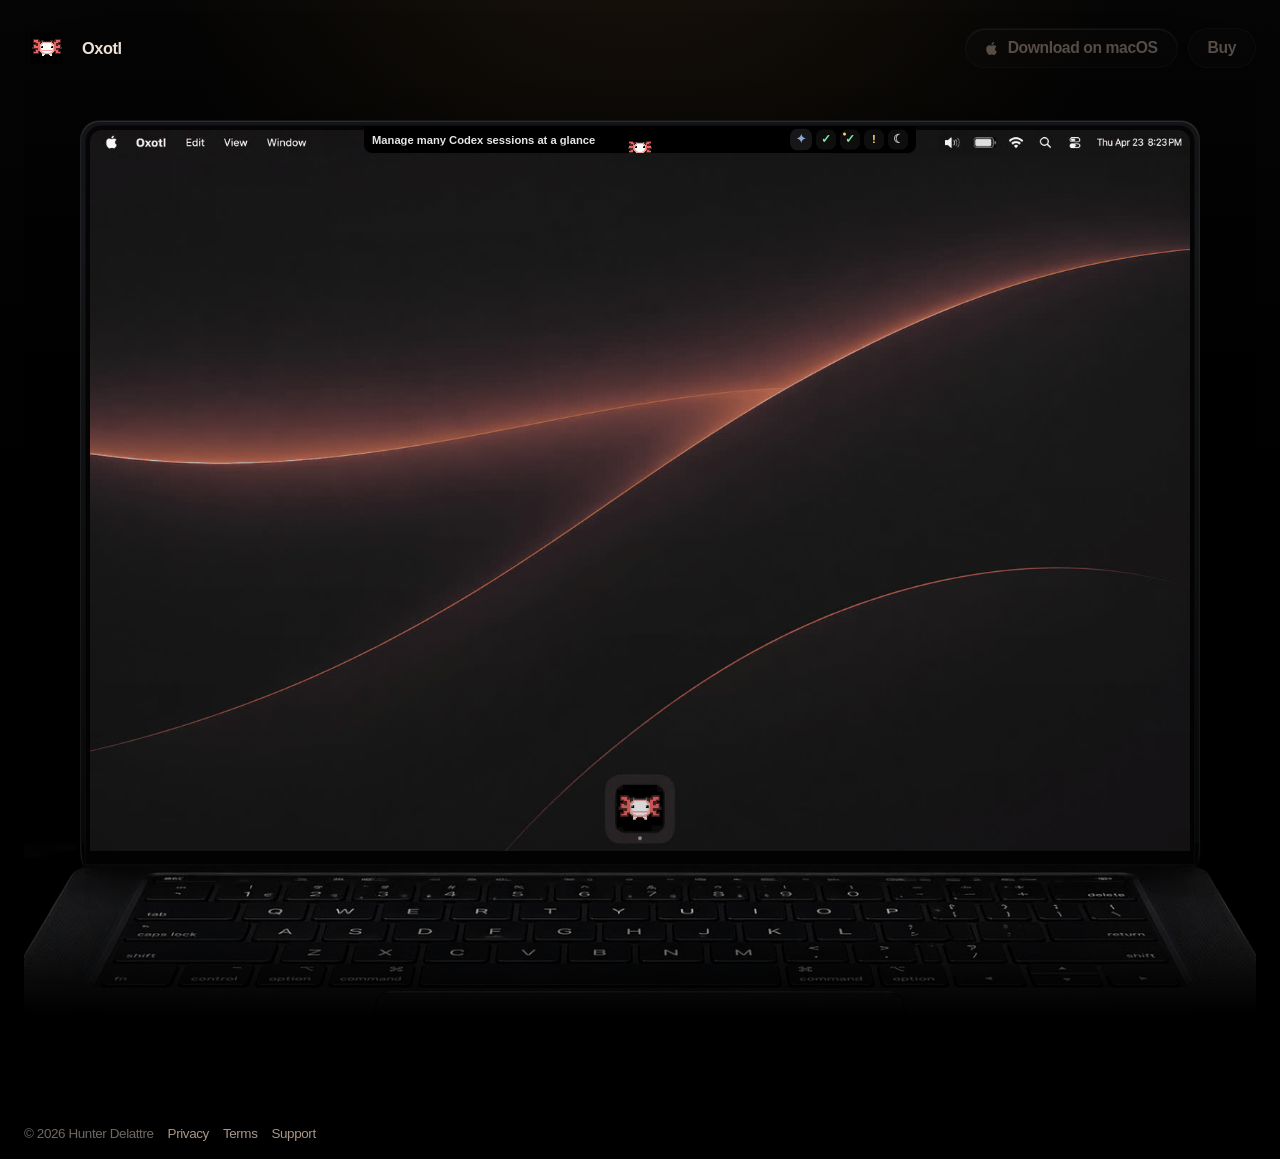
==== index.html @ 1c09de98 "Add Oxotl website" ====
<!DOCTYPE html>
<html lang="en">
  <head>
    <meta charset="utf-8" />
    <meta name="viewport" content="width=device-width, initial-scale=1" />
    <title>Oxotl</title>
    <meta
      name="description"
      content="Oxotl is a native macOS companion for keeping Codex sessions visible, organized, and easy to return to."
    />
    <link rel="icon" href="assets/oxotl_256.png" type="image/png" />
    <script>
      document.documentElement.classList.add("js");
    </script>
    <link rel="stylesheet" href="style.css" />
    <link rel="stylesheet" href="mascot.css" />
  </head>
  <body data-page="home">
    <header class="site-header">
      <a class="brand" href="./" aria-label="Oxotl home">
        <img class="brand-mark" src="assets/oxotl_256.png" alt="" />
        <span data-app-name>Oxotl</span>
      </a>
      <nav class="nav" aria-label="Primary">
        <a class="download-button download-button-nav" href="download/" data-download-page-link>
          <span class="download-button-icon" aria-hidden="true">
            <svg viewBox="0 0 814 1000" focusable="false" aria-hidden="true">
              <path d="M788.1 340.9c-5.8 4.5-108.2 62.2-108.2 190.5 0 148.4 130.3 200.9 134.2 202.2-.6 3.2-20.7 71.9-68.7 141.9-42.8 61.6-87.5 123.1-155.5 123.1s-85.5-39.5-164-39.5c-76.5 0-103.7 40.8-165.9 40.8s-105.6-57-155.5-127C46.7 790.7 0 663 0 541.8c0-194.4 126.4-297.5 250.8-297.5 66.1 0 121.2 43.4 162.7 43.4 39.5 0 101.1-46 176.3-46 28.5 0 130.9 2.6 198.3 99.2zm-234-181.5c31.1-36.9 53.1-88.1 53.1-139.3 0-7.1-.6-14.3-1.9-20.1-50.6 1.9-110.8 33.7-147.1 75.8-28.5 32.4-55.1 83.6-55.1 135.5 0 7.8 1.3 15.6 1.9 18.1 3.2.6 8.4 1.3 13.6 1.3 45.4 0 102.5-30.4 135.5-71.3z" fill="currentColor"></path>
            </svg>
          </span>
          <span class="download-button-label" data-download-label>Download</span>
        </a>
        <a data-buy-link href="#" aria-disabled="true">Buy</a>
      </nav>
    </header>

    <main class="page oxotl-home">
      <div class="session-targets" aria-hidden="true">
        <span class="session-target" id="view"></span>
        <span class="session-target" id="create"></span>
        <span class="session-target" id="run"></span>
        <span class="session-target" id="merge"></span>
        <span class="session-target" id="buy"></span>
      </div>
      <div class="desktop-stage">
        <div class="desktop-frame" data-island-hover-surface>
          <div class="desktop-screen">
            <section class="island-demo is-expanded" data-island-demo aria-label="Oxotl interface mockup">
            <div class="anchor-bar" data-anchor-toggle role="button" tabindex="0" aria-expanded="true">
              <span class="anchor-wing anchor-leading">
                <span class="anchor-copy">
                  <span data-anchor-primary>Manage many Codex sessions at a glance</span>
                </span>
              </span>
              <span class="anchor-gap">
                <button class="anchor-mascot-button is-thinking" type="button" data-mascot-button aria-label="Celebrate Oxotl">
                  <img class="anchor-mascot" src="assets/oxotl_transparent.png" alt="" />
                </button>
              </span>
              <span class="anchor-wing anchor-trailing">
                <span class="anchor-thumbnails" aria-label="Session thumbnails">
                  <a class="thumbnail-button status-thinking is-active" href="#view" data-session-id="view" aria-label="view: Thinking" aria-pressed="true">✦</a>
                  <a class="thumbnail-button status-finished" href="#create" data-session-id="create" aria-label="create: Finished" aria-pressed="false">✓</a>
                  <a class="thumbnail-button status-finished has-dirty" href="#run" data-session-id="run" aria-label="run: Finished" aria-pressed="false">✓</a>
                  <a class="thumbnail-button status-waiting" href="#merge" data-session-id="merge" aria-label="merge: Needs input" aria-pressed="false">!</a>
                  <a class="thumbnail-button status-idle" href="#buy" data-session-id="buy" aria-label="buy: Idle" aria-pressed="false">☾</a>
                </span>
              </span>
            </div>

            <article class="island-panel" id="session-preview-panel" aria-live="polite">
              <div class="panel-inner">
                <div class="session-strip">
                  <a class="session-chip is-active" href="#view" data-session-id="view" aria-controls="session-preview-panel" aria-label="Show Keep Codex visible at the top of your screen." aria-pressed="true">
                    <span class="chip-status status-thinking"></span>
                    <span class="chip-name">View</span>
                    <span class="chip-time">35s</span>
                  </a>
                  <a class="session-chip" href="#create" data-session-id="create" aria-controls="session-preview-panel" aria-label="Show Create and manage sessions in Oxotl." aria-pressed="false">
                    <span class="chip-status status-finished"></span>
                    <span class="chip-name">Create</span>
                    <span class="chip-time">2m</span>
                  </a>
                  <a class="session-chip" href="#run" data-session-id="run" aria-controls="session-preview-panel" aria-label="Show Run sessions with less friction." aria-pressed="false">
                    <span class="chip-status status-finished"></span>
                    <span class="chip-name">Run</span>
                    <span class="chip-time">20m</span>
                    <span class="chip-dirty"></span>
                  </a>
                  <a class="session-chip" href="#merge" data-session-id="merge" aria-controls="session-preview-panel" aria-label="Show Resolve and merge parallel agent work faster." aria-pressed="false">
                    <span class="chip-status status-waiting"></span>
                    <span class="chip-name">Merge</span>
                    <span class="chip-time">2h</span>
                  </a>
                  <a class="session-chip" href="#buy" data-session-id="buy" aria-controls="session-preview-panel" aria-label="Show Buy once." aria-pressed="false">
                    <span class="chip-status status-idle"></span>
                    <span class="chip-name">Buy</span>
                    <span class="chip-time">19h</span>
                  </a>
                  <a class="chip-add" href="#" data-buy-link aria-disabled="true" aria-label="Buy Oxotl">+</a>
                </div>

                <section class="activity-card session-detail" data-session-detail="create" data-session-activity="Create sessions in Oxotl">
                  <div class="activity-header">
                    <div class="activity-title">Create and manage Codex sessions</div>
                    <div class="activity-tools">
                      <span class="model-pill">gpt-5.5</span>
                      <span class="token-pill">42K/258K tok</span>
                      <button class="session-action" type="button" data-preview-toggle="create-worktree" aria-expanded="false" aria-controls="create-worktree-preview" aria-label="Show worktree setup" title="Show worktree setup">
                        <svg class="icon-filled" viewBox="0 0 16 16" aria-hidden="true">
                          <path d="M8 1.9c1.5 0 2.7 1 2.9 2.4 1.3.2 2.3 1.3 2.3 2.7 0 1.5-1.2 2.8-2.8 2.8H9v3.7c0 .4-.3.7-.7.7h-.6c-.4 0-.7-.3-.7-.7V9.8H5.6C4 9.8 2.8 8.5 2.8 7c0-1.4 1-2.5 2.3-2.7C5.3 2.9 6.5 1.9 8 1.9Z" />
                        </svg>
                      </button>
                      <span class="tool-dot">×</span>
                    </div>
                  </div>
                  <div class="activity-body">
                    <p class="activity-line">
                      Create sessions in Oxotl, or follow updates from the Codex app or CLI.
                    </p>
                    <p class="activity-line">
                      Automatically create worktrees for cleaner parallel work.
                    </p>
                    <div class="fake-diff" id="create-worktree-preview" data-preview-panel="create-worktree" hidden>
                      <div class="fake-diff-title">worktree</div>
                      <pre><span class="diff-line diff-meta">oxotl/session-create</span>
<span class="diff-line diff-add">+ Create an isolated worktree for this session</span>
<span class="diff-line diff-add">+ Keep parallel agents from mixing changes</span></pre>
                    </div>
                  </div>
                </section>

                <section class="activity-card session-detail" data-session-detail="run" data-session-activity="Run sessions with less friction">
                  <div class="activity-header">
                    <div class="activity-title">Run sessions with less friction</div>
                    <div class="activity-tools">
                      <span class="model-pill">gpt-5.5</span>
                      <span class="token-pill">28K/258K tok</span>
                      <button class="session-action" type="button" data-preview-toggle="run-diff" aria-expanded="false" aria-controls="run-diff-preview" aria-label="Show live diff" title="Show live diff">
                        <svg viewBox="0 0 16 16" aria-hidden="true">
                          <path d="M4.7 2.2h5.1l2.5 2.5v9.1H4.7zM9.8 2.2v2.5h2.5M6.4 7.2h3.9M6.4 9.6h3.9M6.4 12h2.1" />
                        </svg>
                      </button>
                      <span class="tool-dot">×</span>
                    </div>
                  </div>
                  <div class="activity-body">
                    <p class="activity-line">
                      Talk to Codex, approve permissions, and review diffs here.
                    </p>
                    <p class="activity-line">
                      Sessions with unmerged changes are marked, so you know what needs review.
                    </p>
                    <div class="fake-diff" id="run-diff-preview" data-preview-panel="run-diff" hidden>
                      <div class="fake-diff-title">live diff</div>
                      <pre><span class="diff-line diff-meta">@@ app/FeatureView.swift @@</span>
<span class="diff-line diff-add">+ See live diffs</span>
<span class="diff-line diff-add">+ Review changes before you respond</span>
<span class="diff-line diff-remove">- Hunt through terminal output</span></pre>
                    </div>
                  </div>
                </section>

                <section class="activity-card session-detail" data-session-detail="merge" data-session-activity="Merge parallel work">
                  <div class="activity-header">
                    <div class="activity-title">Resolve and merge parallel agent work faster</div>
                    <div class="activity-tools">
                      <span class="model-pill">gpt-5.5</span>
                      <span class="token-pill">19K/258K tok</span>
                      <button class="session-action is-warning-action" type="button" data-preview-toggle="merge-conflict" aria-expanded="false" aria-controls="merge-conflict-preview" aria-label="Show conflict resolver" title="Show conflict resolver">
                        <svg viewBox="0 0 16 16" aria-hidden="true">
                          <path class="icon-fill" d="M7.2 2.8c.4-.7 1.2-.7 1.6 0l5.1 9.4c.4.7 0 1.3-.8 1.3H2.9c-.8 0-1.2-.6-.8-1.3Z" />
                          <path class="icon-cut" d="M8 5.9v3.2M8 11.4v.1" />
                        </svg>
                      </button>
                      <button class="session-action" type="button" data-preview-toggle="merge-diff" aria-expanded="false" aria-controls="merge-diff-preview" aria-label="Show worktree diff" title="Show worktree diff">
                        <svg viewBox="0 0 16 16" aria-hidden="true">
                          <path d="M4.7 2.2h5.1l2.5 2.5v9.1H4.7zM9.8 2.2v2.5h2.5M6.4 7.2h3.9M6.4 9.6h3.9M6.4 12h2.1" />
                        </svg>
                      </button>
                      <button class="session-action" type="button" data-preview-toggle="merge-apply" aria-expanded="false" aria-controls="merge-apply-preview" aria-label="Show merge action" title="Show merge action">
                        <svg viewBox="0 0 16 16" aria-hidden="true">
                          <path d="M8 2.2v5.5M8 2.2 6.3 3.9M8 2.2l1.7 1.7M8 7.7 4.3 13.4M8 7.7l3.7 5.7" />
                        </svg>
                      </button>
                      <button class="session-action" type="button" data-preview-toggle="merge-rebase" aria-expanded="false" aria-controls="merge-rebase-preview" aria-label="Show rebase action" title="Show rebase action">
                        <svg viewBox="0 0 16 16" aria-hidden="true">
                          <path d="M12.7 5.3A5.1 5.1 0 1 0 13 8M12.7 5.3V2.9h-2.4" />
                        </svg>
                      </button>
                      <span class="tool-dot">×</span>
                    </div>
                  </div>
                  <div class="activity-body">
                    <p class="activity-line">
                      Review changes, check them out, and try completed threads before merging.
                    </p>
                    <p class="activity-line">
                      Rebase or merge with one click. Simplified conflict resolution.
                    </p>
                    <div class="fake-diff" id="merge-conflict-preview" data-preview-panel="merge-conflict" hidden>
                      <div class="fake-diff-title">conflict resolver</div>
                      <pre><span class="diff-line diff-meta">@@ conflicted file @@</span>
<span class="diff-line diff-remove">- resolve conflicts by hand elsewhere</span>
<span class="diff-line diff-add">+ Solve conflicts here with one click</span>
<span class="diff-line diff-add">+ ask Codex to resolve the conflict</span></pre>
                    </div>
                    <div class="fake-diff" id="merge-diff-preview" data-preview-panel="merge-diff" hidden>
                      <div class="fake-diff-title">worktree diff</div>
                      <pre><span class="diff-line diff-meta">@@ completed thread @@</span>
<span class="diff-line diff-add">+ Check out and test completed work</span>
<span class="diff-line diff-add">+ Rebase or merge with one click</span>
<span class="diff-line diff-remove">- Let finished agents pile up</span></pre>
                    </div>
                    <div class="fake-diff" id="merge-apply-preview" data-preview-panel="merge-apply" hidden>
                      <div class="fake-diff-title">merge</div>
                      <pre><span class="diff-line diff-meta">oxotl/session-merge -> main</span>
<span class="diff-line diff-add">+ Merge reviewed work when it is ready</span>
<span class="diff-line diff-add">+ Keep the completed thread available for context</span></pre>
                    </div>
                    <div class="fake-diff" id="merge-rebase-preview" data-preview-panel="merge-rebase" hidden>
                      <div class="fake-diff-title">rebase</div>
                      <pre><span class="diff-line diff-meta">main updated upstream</span>
<span class="diff-line diff-add">+ Rebase this worktree onto latest main</span>
<span class="diff-line diff-add">+ Resolve conflicts with Codex before merging</span></pre>
                    </div>
                  </div>
                </section>

                <section class="activity-card session-detail" data-session-detail="buy" data-session-activity="Buy once">
                  <div class="activity-header">
                    <div class="activity-title">Buy once</div>
                    <div class="activity-tools">
                      <span class="model-pill">gpt-5.5</span>
                      <span class="token-pill">12K/258K tok</span>
                      <span class="tool-dot">×</span>
                    </div>
                  </div>
                  <div class="activity-body">
                    <p class="activity-line">
                      <span data-price-label>$10 early bird</span>. One-time purchase for Oxotl on Mac.
                    </p>
                    <p class="activity-line">
                      Questions or purchase help: <span data-support-email>support@oxotl.com</span>.
                    </p>
                  </div>
                </section>

                <section class="activity-card session-detail is-active" data-session-detail="view" data-session-activity="Manage many Codex sessions at a glance">
                  <div class="activity-header">
                    <div class="activity-title">Keep Codex visible at the top of your screen</div>
                    <div class="activity-tools">
                      <span class="model-pill">gpt-5.5</span>
                      <span class="token-pill">35K/258K tok</span>
                      <span class="tool-dot">×</span>
                    </div>
                  </div>
                  <div class="activity-body">
                    <p class="activity-line">
                      Oxotl lives in a compact UI at the top of your Mac, next to the notch, so it's always visible.
                    </p>
                    <p class="activity-line">
                      See latest activity, session state, and which thread needs attention without opening
                      every terminal or chat.
                    </p>
                  </div>
                </section>

                <div class="composer-card">
                  <div class="composer-input" aria-hidden="true">Message Codex</div>
                  <button class="composer-submit" type="button" aria-label="Send message">↑</button>
                  <a class="composer-buy" data-buy-link href="#" aria-disabled="true">Buy</a>
                </div>
              </div>
            </article>
            </section>
          </div>
          <div class="desktop-keyboard" aria-hidden="true"></div>
        </div>
      </div>
    </main>

    <footer class="footer">
      <span>© <span data-year>2026</span> <span data-company-name>Hunter Delattre</span></span>
      <a href="privacy.html">Privacy</a>
      <a href="terms.html">Terms</a>
      <a data-support-link href="mailto:support@oxotl.com">Support</a>
    </footer>

    <script src="site.js"></script>
  </body>
</html>
---- style.css ----
:root {
  --shell: #000;
  --inset: rgba(255, 255, 255, 0.035);
  --inset-muted: rgba(255, 255, 255, 0.02);
  --border: rgba(255, 255, 255, 0.08);
  --border-muted: rgba(255, 255, 255, 0.05);
  --text: #f1e3d8;
  --muted: #a8968a;
  --dim: rgba(241, 227, 216, 0.46);
  --accent: #d28c3b;
  --accent-light: #e1a65b;
  --accent-text: #140c02;
  --success: #75f09e;
  --warning: #ffd666;
  --info: #8ea7d8;
  --error: #ff7561;
  --desktop-bg-image: url("assets/mac_bg.jpg");
  --desktop-bg-image-mobile: url("assets/mac_bg.jpg");
  --keyboard-screen-span-ratio: 1.271523;
  --rounded: ui-rounded, "SF Pro Rounded", "SF Pro Display", -apple-system, BlinkMacSystemFont, "Segoe UI", sans-serif;
  --app-ui: "SF Pro Text", -apple-system, BlinkMacSystemFont, "Segoe UI", sans-serif;
  --mono: "SF Mono", ui-monospace, Menlo, Consolas, monospace;
}

* {
  box-sizing: border-box;
}

html {
  min-height: 100%;
  background: var(--shell);
  scroll-behavior: smooth;
  overflow-x: hidden;
  -webkit-text-size-adjust: 100%;
  text-size-adjust: 100%;
}

body {
  margin: 0;
  min-height: 100vh;
  min-height: 100svh;
  color: var(--text);
  background:
    radial-gradient(circle at 50% -8rem, rgba(210, 140, 59, 0.1), transparent 31rem),
    linear-gradient(180deg, #050505 0%, #000 40%, #000 100%);
  font-family: var(--rounded);
  letter-spacing: -0.025em;
  display: grid;
  grid-template-rows: auto minmax(0, 1fr) auto;
  overflow-x: hidden;
}

a {
  color: inherit;
}

img {
  display: block;
  max-width: 100%;
}

button,
input,
textarea,
select {
  font: inherit;
}

button {
  color: inherit;
}

:focus-visible {
  outline: 2px solid var(--accent-light);
  outline-offset: 3px;
}

.site-header,
.page,
.footer {
  width: min(100% - 48px, 1280px);
  margin: 0 auto;
}

.site-header {
  display: flex;
  align-items: center;
  justify-content: space-between;
  gap: 20px;
  padding: 28px 0 16px;
}

.brand,
.nav,
.links,
.footer {
  display: flex;
  align-items: center;
}

.brand {
  gap: 12px;
  color: var(--text);
  font-size: 1.02rem;
  font-weight: 850;
  text-decoration: none;
}

.brand-mark {
  image-rendering: pixelated;
}

.brand-mark {
  width: 46px;
  height: 32px;
  object-fit: contain;
}

.nav {
  gap: 10px;
}

.nav a,
.button,
.links a {
  display: inline-flex;
  align-items: center;
  justify-content: center;
  min-height: 40px;
  padding: 0 19px;
  border: 1px solid var(--border-muted);
  border-radius: 999px;
  background: var(--inset-muted);
  color: var(--muted);
  font-size: 0.98rem;
  font-weight: 800;
  line-height: 1;
  text-decoration: none;
}

.download-button {
  gap: 10px;
  white-space: nowrap;
}

.download-button-icon {
  display: inline-flex;
  align-items: center;
  justify-content: center;
  flex: 0 0 auto;
}

.download-button-icon svg {
  width: 13px;
  height: 13px;
  fill: currentColor;
}

.download-button-label {
  display: inline-block;
  line-height: 1;
}

.download-button-nav {
  padding-left: 14px;
  padding-right: 16px;
  background: rgba(224, 231, 243, 0.82);
  border-color: rgba(255, 255, 255, 0.06);
  color: #0f141b;
  box-shadow: 0 1px 0 rgba(255, 255, 255, 0.12) inset;
  transition: border-color 140ms ease, color 140ms ease, box-shadow 140ms ease;
}

.nav a.download-button-nav:hover {
  color: var(--text);
  border-color: rgba(210, 140, 59, 0.32);
  box-shadow:
    0 0 0 1px rgba(210, 140, 59, 0.12),
    0 1px 0 rgba(255, 255, 255, 0.12) inset;
}

.download-button-primary {
  min-height: 50px;
  padding: 0 22px;
  gap: 12px;
  border-radius: 18px;
  background: rgba(224, 231, 243, 0.82);
  border-color: rgba(255, 255, 255, 0.06);
  color: #0f141b;
  box-shadow: 0 1px 0 rgba(255, 255, 255, 0.12) inset;
  transition: border-color 140ms ease, color 140ms ease, box-shadow 140ms ease;
}

.download-button-primary .download-button-icon svg {
  width: 16px;
  height: 16px;
}

.download-button-primary .download-button-label {
  font-size: 1rem;
  font-weight: 820;
}

.button.download-button-primary:hover {
  color: var(--text);
  border-color: rgba(210, 140, 59, 0.32);
  box-shadow:
    0 0 0 1px rgba(210, 140, 59, 0.12),
    0 1px 0 rgba(255, 255, 255, 0.12) inset;
}

.nav a:hover,
.button:hover,
.links a:hover,
.footer a:hover {
  color: var(--text);
  border-color: rgba(210, 140, 59, 0.32);
}

a[aria-disabled="true"] {
  cursor: not-allowed;
  opacity: 0.5;
}

.page {
  min-height: 0;
  padding: 0 0 20px;
}

.oxotl-home {
  position: relative;
  display: grid;
  align-items: start;
  justify-items: center;
  padding-top: 36px;
}

.session-targets {
  position: fixed;
  top: 0;
  left: 0;
  width: 1px;
  height: 1px;
  pointer-events: none;
}

.session-target {
  position: absolute;
  top: 0;
  width: 1px;
  height: 1px;
  overflow: hidden;
}

.desktop-stage {
  width: 100%;
  display: grid;
  justify-items: center;
  overflow-x: hidden;
  overflow-x: clip;
  overflow-y: visible;
}

.desktop-frame {
  position: relative;
  width: min(100%, 1120px);
  margin: 0 auto calc(16% + 18px);
  padding: 4px 4px 10px;
  border: 1px solid rgba(255, 255, 255, 0.05);
  border-radius: 20px;
  background:
    linear-gradient(180deg, rgba(0, 0, 0, 0.16), rgba(255, 255, 255, 0.01) 16%, rgba(0, 0, 0, 0.04) 100%),
    linear-gradient(180deg, #17181b 0%, #101113 24%, #070707 100%);
  box-shadow:
    0 34px 120px rgba(0, 0, 0, 0.64),
    inset 0 1px 0 rgba(255, 255, 255, 0.1),
    inset 0 -1px 0 rgba(0, 0, 0, 0.38);
  transform-origin: top center;
  transition: transform 460ms cubic-bezier(0.2, 0.82, 0.22, 1);
}

.desktop-frame.is-zoomed {
  transform: scale(1.12);
}

.desktop-frame.has-expanded-once:not(.is-hover-suppressed):hover,
.desktop-frame.has-expanded-once:not(.is-hover-suppressed):focus-within {
  transform: scale(1.12);
}

html:not(.js) .desktop-frame {
  animation: desktop-no-js-zoom 720ms 900ms cubic-bezier(0.2, 0.82, 0.22, 1) both;
}

@keyframes desktop-no-js-zoom {
  from {
    transform: scale(1);
  }

  to {
    transform: scale(1.12);
  }
}

.desktop-frame::before {
  content: none;
}

.desktop-frame::after {
  content: "";
  position: absolute;
  left: 24%;
  right: 24%;
  bottom: 3px;
  height: 5px;
  border-radius: 999px;
  pointer-events: none;
  background: linear-gradient(180deg, rgba(255, 255, 255, 0.08), rgba(255, 255, 255, 0));
  opacity: 0.3;
}

.desktop-keyboard {
  position: absolute;
  z-index: 0;
  left: 50%;
  top: 100%;
  width: calc((100% * var(--keyboard-screen-span-ratio)) + 2px);
  aspect-ratio: 1536 / 191;
  transform: translate(-50%, -22%);
  pointer-events: none;
  background: url("assets/keyboard.jpg") center top / 100% 100% no-repeat;
  opacity: 0.96;
  contain: paint;
}

.desktop-keyboard::after {
  content: "";
  position: absolute;
  inset: 0;
  pointer-events: none;
  background: linear-gradient(180deg, transparent 0%, rgba(0, 0, 0, 0.04) 34%, rgba(0, 0, 0, 0.5) 70%, #000 100%);
}

.desktop-screen {
  position: relative;
  z-index: 1;
  margin: 0 0 7px;
  aspect-ratio: 1536 / 1024;
  border: 0;
  border-radius: 16px 16px 0 0;
  overflow: hidden;
  background: linear-gradient(180deg, #050505 0%, #020202 100%);
  box-shadow:
    inset 0 0 0 1px rgba(255, 255, 255, 0.028),
    0 1px 0 rgba(255, 255, 255, 0.02);
  contain: paint;
}

.desktop-screen::before {
  content: "";
  position: absolute;
  z-index: 0;
  inset: 5px 5px 14px;
  border-radius: 12px 12px 0 0;
  pointer-events: none;
  background:
    linear-gradient(rgba(0, 0, 0, 0.02), rgba(0, 0, 0, 0.1)),
    var(--desktop-bg-image) center 0 / cover no-repeat,
    #050505;
}

.desktop-screen::after {
  content: "";
  position: absolute;
  z-index: 1;
  inset: 5px 5px 14px;
  border-radius: 12px 12px 0 0;
  pointer-events: none;
  background:
    radial-gradient(circle at 50% 0%, rgba(0, 0, 0, 0.025), transparent 24rem),
    linear-gradient(180deg, transparent, rgba(0, 0, 0, 0.06));
}

@media (max-width: 1120px) {
  .desktop-screen::after {
    background:
      linear-gradient(#000, #000) top / 100% 24px no-repeat,
      radial-gradient(circle at 50% 0%, rgba(0, 0, 0, 0.025), transparent 24rem),
      linear-gradient(180deg, transparent, rgba(0, 0, 0, 0.06));
  }
}

.island-demo {
  position: absolute;
  z-index: 2;
  top: 1px;
  left: 50%;
  transform: translateX(-50%);
  width: min(552px, calc(100% - clamp(60px, 12vw, 176px)));
  min-height: 0;
  margin: 0;
  display: grid;
  grid-template-rows: 27px minmax(0, auto);
  justify-items: center;
  align-content: start;
  font-family: var(--app-ui);
  letter-spacing: 0;
  -webkit-font-smoothing: antialiased;
  text-rendering: optimizeLegibility;
}

.anchor-bar {
  --anchor-mascot-width: 44px;
  --anchor-mascot-height: 26px;
  appearance: none;
  width: 100%;
  height: 27px;
  padding: 0;
  border: 0;
  border-radius: 0 0 8px 8px;
  background: var(--shell);
  color: var(--text);
  cursor: pointer;
  display: grid;
  grid-template-columns: minmax(0, 1fr) var(--anchor-mascot-width) minmax(0, 1fr);
  align-items: stretch;
  overflow: hidden;
}

.island-demo.is-expanded .anchor-bar {
  border-radius: 0;
  border-bottom: 0;
}

.desktop-frame:not(.is-hover-suppressed):hover .anchor-bar,
.desktop-frame:not(.is-hover-suppressed):focus-within .anchor-bar,
.island-demo:not(.is-hover-suppressed):hover .anchor-bar,
.island-demo:not(.is-hover-suppressed):focus-within .anchor-bar {
  border-radius: 0;
  border-bottom: 0;
}

.anchor-wing {
  min-width: 0;
  height: 100%;
  display: flex;
  align-items: center;
  gap: clamp(4px, 0.8vw, 8px);
  padding: 0 8px;
  transform: translateY(-0.5px);
}

.anchor-leading {
  justify-content: flex-start;
  gap: 8px;
}

.anchor-trailing {
  width: 100%;
  justify-content: flex-end;
}

.anchor-gap {
  min-width: 0;
  height: 100%;
  display: inline-flex;
  align-items: center;
  justify-content: center;
  overflow: visible;
}

.anchor-copy {
  min-width: 0;
  display: flex;
  align-items: baseline;
  gap: 6px;
  color: rgba(255, 255, 255, 0.9);
  font-size: 0.7rem;
  font-weight: 560;
  letter-spacing: 0;
  white-space: nowrap;
}

.anchor-copy span {
  overflow: hidden;
  text-overflow: ellipsis;
}

.anchor-thumbnails {
  display: flex;
  align-items: center;
  gap: 4px;
  min-width: 0;
  flex: 0 1 auto;
  margin-left: 0;
  overflow-x: auto;
  scrollbar-width: none;
}

.anchor-thumbnails::-webkit-scrollbar {
  display: none;
}

.thumbnail-button {
  appearance: none;
  position: relative;
  width: 20px;
  height: 20px;
  padding: 0;
  border: 0;
  border-radius: 7px;
  background: rgba(255, 255, 255, 0.055);
  cursor: pointer;
  display: inline-flex;
  align-items: center;
  justify-content: center;
  color: var(--dim);
  font-size: 0.72rem;
  font-weight: 760;
  line-height: 1;
  text-decoration: none;
  overflow: visible;
}

.thumbnail-button.is-active {
  width: 22px;
  height: 22px;
  border-radius: 8px;
  background: rgba(255, 255, 255, 0.09);
}

.thumbnail-button.status-thinking {
  color: var(--info);
}

.thumbnail-button.status-finished,
.thumbnail-button.status-working {
  color: var(--success);
}

.thumbnail-button.status-waiting {
  color: var(--warning);
}

.thumbnail-button.status-idle {
  color: rgba(255, 255, 255, 0.72);
}

.thumbnail-button.status-error {
  color: var(--error);
}

.thumbnail-button.has-dirty::before {
  content: "";
  position: absolute;
  width: 3px;
  height: 3px;
  top: 3px;
  left: 3px;
  border-radius: 999px;
  background: var(--warning);
}

.island-panel {
  width: 100%;
  min-height: 0;
  max-height: 0;
  border: 0 solid transparent;
  border-radius: 0 0 12px 12px;
  background: var(--shell);
  overflow: hidden;
  opacity: 0;
  transform: translateY(-8px) scaleY(0.96);
  transform-origin: top center;
  transition: max-height 180ms ease, opacity 150ms ease, transform 180ms ease, border-color 180ms ease;
}

.island-demo.is-expanded .island-panel {
  max-height: 560px;
  border-width: 0;
  border-color: transparent;
  overflow: hidden;
  opacity: 1;
  transform: translateY(0) scaleY(1);
}

.desktop-frame.has-expanded-once:not(.is-hover-suppressed):hover .island-panel,
.desktop-frame.has-expanded-once:not(.is-hover-suppressed):focus-within .island-panel,
.island-demo:not(.is-hover-suppressed):hover .island-panel,
.island-demo:not(.is-hover-suppressed):focus-within .island-panel {
  max-height: 560px;
  border-width: 0;
  border-color: transparent;
  overflow: hidden;
  opacity: 1;
  transform: translateY(0) scaleY(1);
}

html:not(.js) .island-demo.is-expanded .island-panel {
  animation: island-reveal 720ms 900ms both;
}

@keyframes island-reveal {
  from {
    max-height: 0;
    opacity: 0;
    transform: translateY(-8px) scaleY(0.96);
  }

  to {
    max-height: 560px;
    opacity: 1;
    transform: translateY(0) scaleY(1);
  }
}

@media (prefers-reduced-motion: reduce) {
  html:not(.js) .island-demo.is-expanded .island-panel {
    animation: none;
  }
}

.panel-inner {
  min-width: 0;
  padding: 7px 8px 6px;
  display: grid;
  grid-template-columns: minmax(0, 1fr);
  gap: 8px;
}

.session-strip {
  display: flex;
  align-items: center;
  gap: 8px;
  overflow-x: auto;
  scrollbar-width: none;
}

.session-strip::-webkit-scrollbar {
  display: none;
}

.session-chip {
  appearance: none;
  position: relative;
  height: 24px;
  max-width: 164px;
  padding: 0 6px;
  border: 1px solid var(--border-muted);
  border-radius: 999px;
  background: var(--inset-muted);
  color: var(--muted);
  cursor: pointer;
  display: inline-flex;
  align-items: center;
  gap: 5px;
  flex: 0 0 auto;
  letter-spacing: 0;
  line-height: 1;
  text-decoration: none;
  overflow: visible;
}

.session-chip::after {
  content: "";
  position: absolute;
  inset: -1px;
  border: 1px solid var(--accent-light);
  border-radius: inherit;
  clip-path: inset(0 calc(100% - var(--session-cue-progress, 0%)) 0 0);
  opacity: 0;
  pointer-events: none;
  will-change: clip-path;
}

.session-chip.is-auto-advance-cue {
  border-color: rgba(210, 140, 59, 0.42);
}

.session-chip.is-auto-advance-cue::after {
  opacity: 1;
}

.session-chip:hover,
.session-chip.is-active {
  color: var(--text);
}

.session-chip.is-active {
  border-color: rgba(210, 140, 59, 0.32);
  background: var(--inset);
}

html:not(.js):has(#create:target) .island-panel .session-chip.is-active,
html:not(.js):has(#run:target) .island-panel .session-chip.is-active,
html:not(.js):has(#merge:target) .island-panel .session-chip.is-active,
html:not(.js):has(#buy:target) .island-panel .session-chip.is-active {
  border-color: var(--border-muted);
  background: var(--inset-muted);
}

html:not(.js):has(#view:target) .island-panel .session-chip[href="#view"],
html:not(.js):has(#create:target) .island-panel .session-chip[href="#create"],
html:not(.js):has(#run:target) .island-panel .session-chip[href="#run"],
html:not(.js):has(#merge:target) .island-panel .session-chip[href="#merge"],
html:not(.js):has(#buy:target) .island-panel .session-chip[href="#buy"] {
  border-color: rgba(210, 140, 59, 0.32);
  background: var(--inset);
  color: var(--text);
}

html:not(.js):has(#create:target) .island-demo .thumbnail-button.is-active,
html:not(.js):has(#run:target) .island-demo .thumbnail-button.is-active,
html:not(.js):has(#merge:target) .island-demo .thumbnail-button.is-active,
html:not(.js):has(#buy:target) .island-demo .thumbnail-button.is-active {
  width: 20px;
  height: 20px;
  border-radius: 7px;
  background: rgba(255, 255, 255, 0.055);
}

html:not(.js):has(#view:target) .island-demo .thumbnail-button[href="#view"],
html:not(.js):has(#create:target) .island-demo .thumbnail-button[href="#create"],
html:not(.js):has(#run:target) .island-demo .thumbnail-button[href="#run"],
html:not(.js):has(#merge:target) .island-demo .thumbnail-button[href="#merge"],
html:not(.js):has(#buy:target) .island-demo .thumbnail-button[href="#buy"] {
  width: 22px;
  height: 22px;
  border-radius: 8px;
  background: rgba(255, 255, 255, 0.09);
}

.chip-status {
  width: 7px;
  height: 7px;
  border-radius: 999px;
  background: var(--success);
  flex: 0 0 auto;
}

.chip-status.status-thinking {
  background: var(--info);
}

.chip-status.status-waiting {
  background: var(--warning);
}

.chip-status.status-idle {
  background: rgba(255, 255, 255, 0.72);
}

.chip-status.status-error {
  background: var(--error);
}

.chip-name {
  display: inline-block;
  min-width: 0;
  overflow: hidden;
  font-size: 0.62rem;
  font-weight: 540;
  letter-spacing: 0;
  line-height: 1.1;
  text-overflow: ellipsis;
  white-space: nowrap;
}

.chip-time {
  color: var(--dim);
  display: inline-block;
  font-size: 0.5rem;
  font-weight: 500;
  line-height: 1.06;
  font-variant-numeric: tabular-nums;
  white-space: nowrap;
}

.chip-dirty {
  width: 4px;
  height: 4px;
  border-radius: 999px;
  background: var(--warning);
  flex: 0 0 auto;
}

.chip-add {
  width: 20px;
  height: 20px;
  border-radius: 999px;
  color: var(--text);
  display: inline-flex;
  align-items: center;
  justify-content: center;
  flex: 0 0 auto;
  font-size: 1.1rem;
  line-height: 1;
  text-decoration: none;
}

.activity-card {
  min-width: 0;
  min-height: 124px;
  padding: 6px 8px 8px;
  border: 1px solid var(--border-muted);
  border-radius: 10px;
  background: var(--inset);
  display: grid;
  grid-template-columns: minmax(0, 1fr);
  grid-template-rows: auto 1fr;
  gap: 8px;
  overflow: hidden;
}

.session-detail {
  min-width: 0;
  grid-template-columns: minmax(0, 1fr);
  display: none;
}

.session-detail.is-active,
html:not(.js):has(#view:target) .session-detail[data-session-detail="view"],
html:not(.js):has(#create:target) .session-detail[data-session-detail="create"],
html:not(.js):has(#run:target) .session-detail[data-session-detail="run"],
html:not(.js):has(#merge:target) .session-detail[data-session-detail="merge"],
html:not(.js):has(#buy:target) .session-detail[data-session-detail="buy"] {
  display: grid;
}

html:not(.js):has(#create:target) .session-detail.is-active,
html:not(.js):has(#run:target) .session-detail.is-active,
html:not(.js):has(#merge:target) .session-detail.is-active,
html:not(.js):has(#buy:target) .session-detail.is-active {
  display: none;
}

.activity-header {
  display: flex;
  align-items: center;
  gap: 6px;
  flex-wrap: nowrap;
}

.activity-title {
  flex: 1 1 auto;
  min-width: 0;
  overflow: hidden;
  color: rgba(241, 227, 216, 0.78);
  font-size: 0.69rem;
  font-weight: 540;
  line-height: 1.25;
  text-overflow: ellipsis;
  white-space: nowrap;
}

.activity-tools {
  margin-left: auto;
  display: flex;
  align-items: center;
  gap: 5px;
  color: var(--muted);
  flex: 0 0 auto;
  min-width: 0;
}

.session-action {
  appearance: none;
  width: 22px;
  height: 22px;
  padding: 0;
  border: 1px solid var(--border-muted);
  border-radius: 999px;
  background: var(--inset-muted);
  color: rgba(255, 255, 255, 0.86);
  cursor: default;
  display: inline-flex;
  align-items: center;
  justify-content: center;
  flex: 0 0 auto;
  font-size: 0.64rem;
  font-weight: 620;
  line-height: 1;
}

.session-action svg {
  width: 11px;
  height: 11px;
  fill: none;
  stroke: currentColor;
  stroke-linecap: round;
  stroke-linejoin: round;
  stroke-width: 1.7;
}

.session-action svg.icon-filled,
.session-action svg .icon-fill {
  fill: currentColor;
  stroke: none;
}

.session-action svg .icon-cut {
  fill: none;
  stroke: var(--bg);
  stroke-linecap: round;
  stroke-linejoin: round;
  stroke-width: 1.65;
}

button.session-action {
  cursor: pointer;
}

.session-action:hover,
.session-action[aria-expanded="true"] {
  border-color: rgba(210, 140, 59, 0.32);
  background: rgba(210, 140, 59, 0.16);
  color: var(--accent-light);
}

.session-action.is-warning-action {
  color: var(--warning);
}

.model-pill,
.token-pill,
.tool-dot {
  height: 22px;
  border: 1px solid var(--border-muted);
  border-radius: 999px;
  background: var(--inset-muted);
  display: inline-flex;
  align-items: center;
  justify-content: center;
  font-size: 0.5rem;
  font-weight: 560;
  white-space: nowrap;
}

.model-pill,
.token-pill {
  padding: 0 9px;
}

.token-pill {
  font-family: var(--mono);
}

.tool-dot {
  width: 22px;
  color: var(--text);
}

.activity-body {
  min-width: 0;
  display: grid;
  align-content: start;
  gap: 8px;
  overflow-y: auto;
  overflow-x: visible;
  scrollbar-width: none;
}

.activity-body::-webkit-scrollbar {
  display: none;
}

.activity-line {
  margin: 0;
  min-width: 0;
  width: 100%;
  max-width: 100%;
  color: var(--muted);
  font-size: 0.69rem;
  font-weight: 430;
  line-height: 1.45;
  overflow-wrap: break-word;
  word-break: normal;
}

.fake-diff[hidden] {
  display: none;
}

.fake-diff {
  overflow: hidden;
  border: 1px solid var(--border-muted);
  border-radius: 8px;
  background: rgba(0, 0, 0, 0.38);
}

.fake-diff-title {
  padding: 5px 8px 3px;
  color: rgba(241, 227, 216, 0.72);
  font-size: 0.62rem;
  font-weight: 620;
  letter-spacing: 0;
  text-transform: uppercase;
}

.fake-diff pre {
  margin: 0;
  padding: 0 0 4px;
  overflow: hidden;
  color: var(--muted);
  font-family: var(--mono);
  font-size: 0.64rem;
  line-height: 1.45;
}

.diff-line {
  display: block;
  padding: 1px 8px;
}

.diff-meta {
  color: rgba(142, 167, 216, 0.9);
}

.diff-add {
  color: rgba(117, 240, 158, 0.9);
  background: rgba(117, 240, 158, 0.08);
}

.diff-remove {
  color: rgba(255, 117, 97, 0.86);
  background: rgba(255, 117, 97, 0.08);
}

.composer-card {
  min-height: 26px;
  padding: 2px 5px;
  border: 1px solid var(--border-muted);
  border-radius: 9px;
  background: var(--inset);
  display: flex;
  align-items: center;
  gap: 6px;
}

.composer-input {
  min-width: 0;
  width: 100%;
  color: var(--dim);
  font-size: 0.68rem;
  font-weight: 520;
  line-height: 1.1;
  white-space: nowrap;
}

.composer-submit,
.composer-buy {
  appearance: none;
  height: 20px;
  padding: 0;
  border: 1px solid var(--border-muted);
  border-radius: 999px;
  background: var(--inset-muted);
  color: rgba(241, 227, 216, 0.8);
  cursor: pointer;
  display: inline-flex;
  align-items: center;
  justify-content: center;
  flex: 0 0 auto;
  font-size: 0.72rem;
  font-weight: 620;
  line-height: 1;
  text-decoration: none;
}

.composer-submit {
  width: 20px;
}

.composer-buy {
  display: none;
  min-width: 48px;
  padding: 0 12px;
  border-color: rgba(210, 140, 59, 0.32);
  background: rgba(210, 140, 59, 0.16);
  color: var(--accent-light);
  font-size: 0.66rem;
  font-weight: 650;
}

.composer-submit:hover,
.composer-buy:hover {
  border-color: rgba(210, 140, 59, 0.32);
  background: rgba(210, 140, 59, 0.16);
  color: var(--accent-light);
}

.island-demo.is-buy-session .composer-submit,
html:not(.js):has(#buy:target) .island-demo .composer-submit {
  display: none;
}

.island-demo.is-buy-session .composer-buy,
html:not(.js):has(#buy:target) .island-demo .composer-buy {
  display: inline-flex;
}

.footer {
  flex-wrap: wrap;
  gap: 14px;
  padding: 8px 0 18px;
  color: var(--dim);
  font-size: 0.84rem;
}

.footer a {
  color: var(--muted);
  text-decoration: none;
}

.legal-wrap,
.download-wrap {
  width: min(100% - 32px, 760px);
  margin: 0 auto;
}

.legal-wrap {
  padding: 4px 0 48px;
}

.download-wrap {
  width: min(100% - 32px, 560px);
  padding: 64px 0 80px;
  min-height: 100vh;
  min-height: 100svh;
  display: grid;
  place-items: center;
}

.legal-card,
.download-card {
  border: 1px solid var(--border);
  border-radius: 28px;
  background: rgba(0, 0, 0, 0.78);
  box-shadow: 0 24px 90px rgba(0, 0, 0, 0.36);
}

.legal-card {
  padding: 22px 24px;
}

.download-card {
  padding: 28px;
}

.download-card {
  width: 100%;
  text-align: center;
}

.download-icon {
  width: 38px;
  height: 38px;
  margin: 0 auto 14px;
  object-fit: contain;
  image-rendering: pixelated;
}

.eyebrow {
  margin: 0 0 14px;
  color: var(--accent-light);
  font-size: 0.84rem;
  font-weight: 850;
  letter-spacing: 0.08em;
  text-transform: uppercase;
}

h1,
h2,
p {
  margin-top: 0;
}

.legal-card h1 {
  margin-bottom: 10px;
  font-size: clamp(1.8rem, 4vw, 2.7rem);
  line-height: 1.04;
  letter-spacing: -0.04em;
}

.download-card h1 {
  margin-bottom: 16px;
  font-size: clamp(1.8rem, 5vw, 2.9rem);
  line-height: 0.95;
  letter-spacing: -0.06em;
}

.legal-card h2 {
  margin: 20px 0 6px;
  font-size: 1rem;
}

.legal-card p,
.legal-card li,
.download-card p {
  margin-bottom: 0;
  color: var(--muted);
  line-height: 1.42;
}

.legal-card p + p,
.download-card p + p {
  margin-top: 10px;
}

.button {
  min-height: 46px;
  padding: 0 18px;
}

.button.primary {
  border-color: rgba(210, 140, 59, 0.38);
  background: rgba(210, 140, 59, 0.14);
  color: var(--accent-light);
}

.button.primary.download-button-primary {
  border-color: rgba(255, 255, 255, 0.06);
  background: rgba(224, 231, 243, 0.82);
  color: #0f141b;
}

.download-card .button {
  margin: 0;
}

.download-actions {
  display: flex;
  flex-wrap: wrap;
  justify-content: center;
  gap: 10px;
  margin: 22px 0 14px;
}

.download-target {
  display: block;
  margin: 0 0 18px;
  padding: 10px 12px;
  overflow-wrap: anywhere;
  border: 1px solid var(--border-muted);
  border-radius: 14px;
  color: var(--dim);
  background: var(--inset-muted);
  font-family: var(--mono);
  font-size: 0.74rem;
  line-height: 1.45;
}

.download-target:empty {
  display: none;
}

@media (max-width: 820px) {
  .desktop-screen::after {
    background:
      linear-gradient(#000, #000) top / 100% 27px no-repeat,
      radial-gradient(circle at 50% 0%, rgba(0, 0, 0, 0.025), transparent 24rem),
      linear-gradient(180deg, transparent, rgba(0, 0, 0, 0.06));
  }

  .site-header,
  .page,
  .footer {
    width: min(calc(100% - 20px), 1280px);
  }

  .page {
    padding: 0;
  }

  .oxotl-home {
    min-height: 100%;
    width: 100%;
    display: grid;
    grid-template-rows: 8fr auto 17fr;
    align-items: start;
  }

  .desktop-stage {
    grid-row: 2;
    overflow-x: hidden;
    overflow-x: clip;
  }

  .desktop-frame {
    width: min(calc(100vw - 20px), 100%);
    margin: 0 auto calc(12.4% + 8px);
    padding: 6px 6px 12px;
    border-radius: 20px;
  }

  .desktop-frame.is-zoomed {
    transform: none;
  }

  .desktop-frame:not(.is-hover-suppressed):hover,
  .desktop-frame:not(.is-hover-suppressed):focus-within {
    transform: none;
  }

  html:not(.js) .desktop-frame {
    animation: none;
    transform: none;
  }

  .desktop-keyboard {
    display: block;
    top: 100%;
    opacity: 0.94;
  }

  .desktop-screen {
    aspect-ratio: auto;
    min-height: min(52svh, 500px);
    margin: 0 2px 8px;
    border-radius: 15px 15px 0 0;
  }

  .desktop-screen::before,
  .desktop-screen::after {
    inset: 1px 1px 12px;
    border-radius: 14px 14px 0 0;
  }

  .desktop-screen::before {
    background:
      linear-gradient(rgba(0, 0, 0, 0.02), rgba(0, 0, 0, 0.1)),
      var(--desktop-bg-image-mobile) center 2px / cover no-repeat,
      #050505;
  }

  .site-header {
    align-items: center;
    flex-direction: row;
    padding-top: 20px;
  }

  .nav {
    width: auto;
    margin-left: auto;
  }

  .nav a {
    flex: 0 0 auto;
    padding: 0 12px;
  }

  .download-button-nav {
    padding-left: 12px;
    padding-right: 14px;
    gap: 8px;
  }

  .island-demo {
    width: calc(100% - 76px);
  }

  .anchor-bar {
    grid-template-columns: minmax(0, 1fr) var(--anchor-mascot-width) minmax(0, 1fr);
    --anchor-mascot-width: 34px;
    --anchor-mascot-height: 22px;
  }

  .anchor-wing {
    gap: 4px;
    padding: 0 6px;
  }

  .anchor-trailing {
    width: 100%;
    justify-self: stretch;
  }

  .anchor-thumbnails {
    margin-left: 0;
    margin-right: 0;
  }

  .anchor-copy {
    font-size: 0.66rem;
    font-weight: 560;
  }

  .anchor-thumbnails {
    gap: 3px;
    flex: 0 1 auto;
    overflow: visible;
  }

  .thumbnail-button {
    width: 18px;
    height: 18px;
    border-radius: 6px;
    font-size: 0.65rem;
  }

  .thumbnail-button.is-active {
    width: 19px;
    height: 19px;
    border-radius: 7px;
  }

  .panel-inner {
    padding: 6px 7px 5px;
    gap: 6px;
  }

  .session-strip {
    gap: 5px;
  }

  .session-chip {
    height: 22px;
    max-width: 118px;
    padding: 0 7px;
    gap: 5px;
  }

  .chip-name {
    font-size: 0.61rem;
  }

  .chip-time {
    font-size: 0.5rem;
  }

  .activity-card {
    min-height: 112px;
    padding: 6px 7px 8px;
    border-radius: 10px;
    gap: 7px;
  }

  .activity-title,
  .activity-line {
    font-size: 0.66rem;
  }

  .activity-tools {
    gap: 4px;
  }

  .model-pill,
  .token-pill,
  .tool-dot,
  .session-action {
    height: 20px;
  }

  .model-pill,
  .token-pill {
    padding: 0 7px;
    font-size: 0.5rem;
  }

  .tool-dot,
  .session-action {
    width: 20px;
  }

  .session-action svg {
    width: 10px;
    height: 10px;
  }

  .composer-card {
    min-height: 28px;
    padding: 3px 5px;
  }

  .composer-input {
    font-size: 0.64rem;
  }
}

@media (max-width: 560px) {
  .brand-mark {
    width: 38px;
  }

  .site-header,
  .page,
  .footer {
    width: min(calc(100% - 20px), 1280px);
  }

  .site-header {
    gap: 10px;
  }

  .page {
    padding: 0;
  }

  .brand {
    gap: 10px;
    font-size: 0.96rem;
  }

  .nav {
    gap: 8px;
  }

  .nav a {
    min-height: 34px;
    padding: 0 11px;
    font-size: 0.82rem;
  }

  .download-button-nav {
    padding-left: 10px;
    padding-right: 12px;
    gap: 7px;
  }

  .download-button-icon svg {
    width: 12px;
    height: 12px;
  }

  .island-demo {
    width: calc(100% - 58px);
    grid-template-rows: 30px minmax(0, auto);
  }

  .desktop-screen {
    height: min(calc((100vw - 20px) * 0.72), calc(100svh - 240px), 320px);
    min-height: 260px;
    margin: 0 1px 7px;
    border-radius: 13px 13px 0 0;
  }

  .desktop-screen::before,
  .desktop-screen::after {
    inset: 1px 1px 10px;
    border-radius: 12px 12px 0 0;
  }

  .desktop-screen::after {
    background:
      linear-gradient(#000, #000) top / 100% 30px no-repeat,
      radial-gradient(circle at 50% 0%, rgba(0, 0, 0, 0.025), transparent 24rem),
      linear-gradient(180deg, transparent, rgba(0, 0, 0, 0.06));
  }

  .desktop-frame {
    width: min(calc(100vw - 20px), 100%);
    padding: 5px 5px 10px;
    border-radius: 18px;
  }

  .desktop-keyboard {
    top: 100%;
    opacity: 0.92;
  }

  .anchor-bar {
    height: 30px;
    grid-template-columns: minmax(0, 1fr) var(--anchor-mascot-width) minmax(0, 1fr);
    --anchor-mascot-width: 30px;
    --anchor-mascot-height: 18px;
  }

  .anchor-copy {
    font-size: 0.56rem;
    letter-spacing: 0;
    line-height: 1.1;
  }

  .anchor-wing {
    gap: 2px;
    padding: 0 2px;
  }

  .anchor-leading {
    gap: 6px;
  }

  .anchor-mascot {
    display: block;
  }

  .anchor-thumbnails {
    gap: 1px;
  }

  .thumbnail-button,
  .thumbnail-button.is-active {
    width: 15px;
    height: 15px;
    border-radius: 5px;
    font-size: 0.56rem;
  }

  .session-chip {
    max-width: 104px;
  }

  .chip-name,
  .chip-time {
    letter-spacing: 0;
  }

  .activity-title,
  .activity-line {
    font-size: 0.64rem;
  }

  .activity-title {
    letter-spacing: 0;
    line-height: 1.3;
  }

  .activity-line {
    letter-spacing: 0;
    line-height: 1.5;
  }

  .model-pill,
  .token-pill {
    letter-spacing: 0;
  }

  .session-chip .chip-time {
    display: none;
  }
}

@media (prefers-reduced-motion: reduce) {
  *,
  *::before,
  *::after {
    scroll-behavior: auto !important;
    animation-duration: 0.01ms !important;
    animation-iteration-count: 1 !important;
    transition-duration: 0.01ms !important;
  }

  .desktop-frame.is-zoomed {
    transform: none;
  }

  html:not(.js) .desktop-frame {
    animation: none;
    transform: none;
  }
}
---- mascot.css ----
.anchor-mascot {
  position: relative;
  z-index: 1;
  width: var(--anchor-mascot-width);
  height: var(--anchor-mascot-height);
  object-fit: contain;
  image-rendering: pixelated;
  flex: 0 0 auto;
  transform-origin: 50% 82%;
}

.anchor-mascot-button {
  position: relative;
  width: var(--anchor-mascot-width);
  height: var(--anchor-mascot-height);
  padding: 0;
  border: 0;
  border-radius: 0;
  background: transparent;
  box-shadow: none;
  display: inline-flex;
  align-items: center;
  justify-content: center;
  flex: 0 0 auto;
  cursor: pointer;
  overflow: hidden;
}

.anchor-mascot-button::before,
.anchor-mascot-button::after {
  content: "";
  position: absolute;
  opacity: 0;
  pointer-events: none;
}

.anchor-mascot-button::before {
  z-index: 0;
  inset: 8% 7%;
  border-radius: 999px;
  background:
    conic-gradient(
      from 0deg,
      rgba(255, 89, 89, 0.88),
      rgba(255, 193, 77, 0.88),
      rgba(116, 240, 158, 0.88),
      rgba(95, 179, 255, 0.88),
      rgba(183, 116, 255, 0.88),
      rgba(255, 89, 89, 0.88)
    );
  filter: blur(3px);
  transform: scale(0.82);
  transition: opacity 120ms ease, transform 180ms ease;
}

.anchor-mascot-button::after {
  z-index: 2;
  right: 15%;
  top: 6%;
  width: 2px;
  height: 2px;
  background: var(--accent-light);
}

.anchor-mascot-button.is-thinking .anchor-mascot {
  animation: mascot-thinking-bob 4000ms steps(16, end) infinite;
}

.anchor-mascot-button.is-creating .anchor-mascot {
  animation: mascot-create-bob 1800ms steps(6, end) infinite;
}

.anchor-mascot-button.is-creating::after {
  left: 73%;
  top: 8%;
  width: 2px;
  height: 2px;
  opacity: 0.86;
  background: var(--success);
  box-shadow:
    0 4px var(--success),
    -4px 4px rgba(117, 240, 158, 0.62),
    -8px 7px rgba(117, 240, 158, 0.42);
  animation: mascot-create-branch 1800ms steps(6, end) infinite;
}

.anchor-mascot-button.is-running .anchor-mascot {
  animation: mascot-run-stride 640ms steps(4, end) infinite;
}

.anchor-mascot-button.is-running::after {
  left: 6%;
  top: 70%;
  width: 3px;
  height: 1px;
  opacity: 0.78;
  background: rgba(241, 227, 216, 0.58);
  box-shadow:
    6px 0 rgba(241, 227, 216, 0.42),
    12px 0 rgba(241, 227, 216, 0.26);
  animation: mascot-run-dust 640ms steps(4, end) infinite;
}

.anchor-mascot-button.is-editing .anchor-mascot {
  animation: mascot-edit-bob 1280ms steps(8, end) infinite;
}

.anchor-mascot-button.is-editing::after {
  right: 15%;
  top: 6%;
  opacity: 1;
  background: #c6ccd1;
  box-shadow:
    2px 0 #c6ccd1,
    0 2px #8b5a2f,
    0 4px #8b5a2f;
  transform-origin: 1px 10px;
  animation: mascot-edit-hammer 1280ms steps(8, end) infinite;
}

.anchor-mascot-button.is-throwing-money .anchor-mascot {
  animation: mascot-money-bob 5800ms linear infinite;
}

.anchor-mascot-button.is-throwing-money::before,
.anchor-mascot-button.is-throwing-money::after {
  width: 7px;
  height: 4px;
  border-radius: 1px;
  background: linear-gradient(90deg, #58b86f 0 2px, #b8ffd0 2px 5px, #58b86f 5px);
  filter: none;
  transform: none;
}

.anchor-mascot-button.is-throwing-money::before {
  left: 49%;
  top: 45%;
  opacity: 0.92;
  box-shadow:
    -8px -5px 0 -1px #9af7ad,
    -15px 1px 0 -1px #6fd889;
  animation: mascot-bills-left 5800ms linear infinite;
}

.anchor-mascot-button.is-throwing-money::after {
  left: 53%;
  top: 45%;
  opacity: 0.92;
  box-shadow:
    8px -5px 0 -1px #9af7ad,
    15px 1px 0 -1px #6fd889;
  animation: mascot-bills-right 5800ms linear infinite;
}

.island-demo:not(.is-expanded) .anchor-mascot-button:not(.is-rainbow) .anchor-mascot {
  animation: none;
  transform: translateY(8px);
}

.island-demo:not(.is-expanded) .anchor-mascot-button:not(.is-rainbow)::before,
.island-demo:not(.is-expanded) .anchor-mascot-button:not(.is-rainbow)::after {
  opacity: 0;
  box-shadow: none;
  animation: none;
}

.desktop-frame:not(.is-hover-suppressed):hover .anchor-mascot-button:not(.is-rainbow) .anchor-mascot,
.desktop-frame:not(.is-hover-suppressed):focus-within .anchor-mascot-button:not(.is-rainbow) .anchor-mascot,
.island-demo:not(.is-hover-suppressed):hover .anchor-mascot-button:not(.is-rainbow) .anchor-mascot,
.island-demo:not(.is-hover-suppressed):focus-within .anchor-mascot-button:not(.is-rainbow) .anchor-mascot {
  transform: none;
}

.desktop-frame:not(.is-hover-suppressed):hover .anchor-mascot-button.is-thinking .anchor-mascot,
.desktop-frame:not(.is-hover-suppressed):focus-within .anchor-mascot-button.is-thinking .anchor-mascot,
.island-demo:not(.is-hover-suppressed):hover .anchor-mascot-button.is-thinking .anchor-mascot,
.island-demo:not(.is-hover-suppressed):focus-within .anchor-mascot-button.is-thinking .anchor-mascot {
  animation: mascot-thinking-bob 4000ms steps(16, end) infinite;
}

.desktop-frame:not(.is-hover-suppressed):hover .anchor-mascot-button.is-creating .anchor-mascot,
.desktop-frame:not(.is-hover-suppressed):focus-within .anchor-mascot-button.is-creating .anchor-mascot,
.island-demo:not(.is-hover-suppressed):hover .anchor-mascot-button.is-creating .anchor-mascot,
.island-demo:not(.is-hover-suppressed):focus-within .anchor-mascot-button.is-creating .anchor-mascot {
  animation: mascot-create-bob 1800ms steps(6, end) infinite;
}

.desktop-frame:not(.is-hover-suppressed):hover .anchor-mascot-button.is-creating::after,
.desktop-frame:not(.is-hover-suppressed):focus-within .anchor-mascot-button.is-creating::after,
.island-demo:not(.is-hover-suppressed):hover .anchor-mascot-button.is-creating::after,
.island-demo:not(.is-hover-suppressed):focus-within .anchor-mascot-button.is-creating::after {
  opacity: 0.86;
  box-shadow:
    0 4px var(--success),
    -4px 4px rgba(117, 240, 158, 0.62),
    -8px 7px rgba(117, 240, 158, 0.42);
  animation: mascot-create-branch 1800ms steps(6, end) infinite;
}

.desktop-frame:not(.is-hover-suppressed):hover .anchor-mascot-button.is-running .anchor-mascot,
.desktop-frame:not(.is-hover-suppressed):focus-within .anchor-mascot-button.is-running .anchor-mascot,
.island-demo:not(.is-hover-suppressed):hover .anchor-mascot-button.is-running .anchor-mascot,
.island-demo:not(.is-hover-suppressed):focus-within .anchor-mascot-button.is-running .anchor-mascot {
  animation: mascot-run-stride 640ms steps(4, end) infinite;
}

.desktop-frame:not(.is-hover-suppressed):hover .anchor-mascot-button.is-running::after,
.desktop-frame:not(.is-hover-suppressed):focus-within .anchor-mascot-button.is-running::after,
.island-demo:not(.is-hover-suppressed):hover .anchor-mascot-button.is-running::after,
.island-demo:not(.is-hover-suppressed):focus-within .anchor-mascot-button.is-running::after {
  opacity: 0.78;
  box-shadow:
    6px 0 rgba(241, 227, 216, 0.42),
    12px 0 rgba(241, 227, 216, 0.26);
  animation: mascot-run-dust 640ms steps(4, end) infinite;
}

.desktop-frame:not(.is-hover-suppressed):hover .anchor-mascot-button.is-editing .anchor-mascot,
.desktop-frame:not(.is-hover-suppressed):focus-within .anchor-mascot-button.is-editing .anchor-mascot,
.island-demo:not(.is-hover-suppressed):hover .anchor-mascot-button.is-editing .anchor-mascot,
.island-demo:not(.is-hover-suppressed):focus-within .anchor-mascot-button.is-editing .anchor-mascot {
  animation: mascot-edit-bob 1280ms steps(8, end) infinite;
}

.desktop-frame:not(.is-hover-suppressed):hover .anchor-mascot-button.is-editing::after,
.desktop-frame:not(.is-hover-suppressed):focus-within .anchor-mascot-button.is-editing::after,
.island-demo:not(.is-hover-suppressed):hover .anchor-mascot-button.is-editing::after,
.island-demo:not(.is-hover-suppressed):focus-within .anchor-mascot-button.is-editing::after {
  opacity: 1;
  box-shadow:
    2px 0 #c6ccd1,
    0 2px #8b5a2f,
    0 4px #8b5a2f;
  animation: mascot-edit-hammer 1280ms steps(8, end) infinite;
}

.desktop-frame:not(.is-hover-suppressed):hover .anchor-mascot-button.is-throwing-money .anchor-mascot,
.desktop-frame:not(.is-hover-suppressed):focus-within .anchor-mascot-button.is-throwing-money .anchor-mascot,
.island-demo:not(.is-hover-suppressed):hover .anchor-mascot-button.is-throwing-money .anchor-mascot,
.island-demo:not(.is-hover-suppressed):focus-within .anchor-mascot-button.is-throwing-money .anchor-mascot {
  animation: mascot-money-bob 5800ms linear infinite;
}

.desktop-frame:not(.is-hover-suppressed):hover .anchor-mascot-button.is-throwing-money::before,
.desktop-frame:not(.is-hover-suppressed):focus-within .anchor-mascot-button.is-throwing-money::before,
.island-demo:not(.is-hover-suppressed):hover .anchor-mascot-button.is-throwing-money::before,
.island-demo:not(.is-hover-suppressed):focus-within .anchor-mascot-button.is-throwing-money::before {
  opacity: 0.92;
  box-shadow:
    -8px -5px 0 -1px #9af7ad,
    -15px 1px 0 -1px #6fd889;
  animation: mascot-bills-left 5800ms linear infinite;
}

.desktop-frame:not(.is-hover-suppressed):hover .anchor-mascot-button.is-throwing-money::after,
.desktop-frame:not(.is-hover-suppressed):focus-within .anchor-mascot-button.is-throwing-money::after,
.island-demo:not(.is-hover-suppressed):hover .anchor-mascot-button.is-throwing-money::after,
.island-demo:not(.is-hover-suppressed):focus-within .anchor-mascot-button.is-throwing-money::after {
  opacity: 0.92;
  box-shadow:
    8px -5px 0 -1px #9af7ad,
    15px 1px 0 -1px #6fd889;
  animation: mascot-bills-right 5800ms linear infinite;
}

html:not(.js):has(#create:target) .anchor-mascot-button .anchor-mascot {
  animation: mascot-create-bob 1800ms steps(6, end) infinite;
}

html:not(.js):has(#create:target) .anchor-mascot-button::after {
  left: 73%;
  top: 8%;
  width: 2px;
  height: 2px;
  opacity: 0.86;
  background: var(--success);
  box-shadow:
    0 4px var(--success),
    -4px 4px rgba(117, 240, 158, 0.62),
    -8px 7px rgba(117, 240, 158, 0.42);
  animation: mascot-create-branch 1800ms steps(6, end) infinite;
}

html:not(.js):has(#run:target) .anchor-mascot-button .anchor-mascot {
  animation: mascot-run-stride 640ms steps(4, end) infinite;
}

html:not(.js):has(#run:target) .anchor-mascot-button::after {
  left: 6%;
  top: 70%;
  width: 3px;
  height: 1px;
  opacity: 0.78;
  background: rgba(241, 227, 216, 0.58);
  box-shadow:
    6px 0 rgba(241, 227, 216, 0.42),
    12px 0 rgba(241, 227, 216, 0.26);
  animation: mascot-run-dust 640ms steps(4, end) infinite;
}

html:not(.js):has(#merge:target) .anchor-mascot-button .anchor-mascot {
  animation: mascot-edit-bob 1280ms steps(8, end) infinite;
}

html:not(.js):has(#merge:target) .anchor-mascot-button::after {
  right: 15%;
  top: 6%;
  opacity: 1;
  background: #c6ccd1;
  box-shadow:
    2px 0 #c6ccd1,
    0 2px #8b5a2f,
    0 4px #8b5a2f;
  transform-origin: 1px 10px;
  animation: mascot-edit-hammer 1280ms steps(8, end) infinite;
}

html:not(.js):has(#buy:target) .anchor-mascot-button .anchor-mascot {
  animation: mascot-money-bob 5800ms linear infinite;
}

html:not(.js):has(#buy:target) .anchor-mascot-button::before {
  left: 49%;
  top: 45%;
  width: 7px;
  height: 4px;
  border-radius: 1px;
  opacity: 0.92;
  background: linear-gradient(90deg, #58b86f 0 2px, #b8ffd0 2px 5px, #58b86f 5px);
  filter: none;
  box-shadow:
    -8px -5px 0 -1px #9af7ad,
    -15px 1px 0 -1px #6fd889;
  animation: mascot-bills-left 5800ms linear infinite;
}

html:not(.js):has(#buy:target) .anchor-mascot-button::after {
  left: 53%;
  right: auto;
  top: 45%;
  width: 7px;
  height: 4px;
  border-radius: 1px;
  opacity: 0.92;
  background: linear-gradient(90deg, #58b86f 0 2px, #b8ffd0 2px 5px, #58b86f 5px);
  box-shadow:
    8px -5px 0 -1px #9af7ad,
    15px 1px 0 -1px #6fd889;
  animation: mascot-bills-right 5800ms linear infinite;
}

.anchor-mascot-button.is-rainbow::before {
  inset: 8% 7%;
  border-radius: 999px;
  opacity: 0.82;
  background:
    conic-gradient(
      from 0deg,
      rgba(255, 89, 89, 0.88),
      rgba(255, 193, 77, 0.88),
      rgba(116, 240, 158, 0.88),
      rgba(95, 179, 255, 0.88),
      rgba(183, 116, 255, 0.88),
      rgba(255, 89, 89, 0.88)
    );
  filter: blur(3px);
  transform: scale(1);
  animation: mascot-rainbow-spin 900ms linear infinite;
}

.anchor-mascot-button.is-rainbow::after {
  opacity: 0;
  animation: none;
}

.anchor-mascot-button.is-rainbow .anchor-mascot {
  animation: mascot-rainbow-bounce 420ms ease-in-out infinite alternate;
  filter: saturate(1.75) hue-rotate(0deg) brightness(1.08);
}

@keyframes mascot-rainbow-spin {
  to {
    transform: rotate(360deg);
  }
}

@keyframes mascot-thinking-bob {
  0%,
  24.99% {
    transform: translateY(0);
  }

  25%,
  49.99% {
    transform: translateY(-1px);
  }

  50%,
  100% {
    transform: translateY(0);
  }
}

@keyframes mascot-create-bob {
  0%,
  33.32% {
    transform: translateY(0);
  }

  33.33%,
  66.65% {
    transform: translateY(-1px) rotate(-1deg);
  }

  66.66%,
  100% {
    transform: translateY(0) rotate(1deg);
  }
}

@keyframes mascot-create-branch {
  0%,
  16.65% {
    opacity: 0;
    transform: translate(1px, 2px);
  }

  16.66%,
  49.99% {
    opacity: 0.72;
    transform: translate(0, 0);
  }

  50%,
  83.32% {
    opacity: 0.92;
    transform: translate(-1px, -1px);
  }

  83.33%,
  100% {
    opacity: 0.38;
    transform: translate(0, 0);
  }
}

@keyframes mascot-run-stride {
  0%,
  24.99% {
    transform: translate(0, 0) rotate(-4deg) scaleX(1.04);
  }

  25%,
  49.99% {
    transform: translate(2px, -1px) rotate(3deg) scaleX(0.98);
  }

  50%,
  74.99% {
    transform: translate(0, 1px) rotate(4deg) scaleX(1.04);
  }

  75%,
  100% {
    transform: translate(-1px, -1px) rotate(-2deg) scaleX(1);
  }
}

@keyframes mascot-run-dust {
  0%,
  24.99% {
    opacity: 0.78;
    transform: translateX(0);
  }

  25%,
  49.99% {
    opacity: 0.38;
    transform: translateX(-3px);
  }

  50%,
  74.99% {
    opacity: 0.7;
    transform: translateX(-6px);
  }

  75%,
  100% {
    opacity: 0.3;
    transform: translateX(-9px);
  }
}

@keyframes mascot-money-bob {
  0%,
  2.17%,
  6.55%,
  15.52%,
  15.4%,
  19.78%,
  31.03%,
  100% {
    transform: translateY(0) rotate(0);
  }

  2.18%,
  4.36%,
  15.41%,
  17.59% {
    transform: translateY(-1px) rotate(-3deg);
  }

  4.37%,
  6.54%,
  17.6%,
  19.77% {
    transform: translateY(0) rotate(3deg);
  }
}

@keyframes mascot-bills-left {
  0%,
  15.53% {
    opacity: 0;
    transform: translate(0, 3px) rotate(8deg);
  }

  2.38%,
  18.31% {
    opacity: 1;
    transform: translate(-5px, -3px) rotate(-14deg);
  }

  7.41%,
  24.22% {
    opacity: 0.9;
    transform: translate(-16px, -8px) rotate(-38deg);
  }

  15.52%,
  31.03%,
  100% {
    opacity: 0;
    transform: translate(-26px, 4px) rotate(-74deg);
  }
}

@keyframes mascot-bills-right {
  0%,
  15.53% {
    opacity: 0;
    transform: translate(0, 3px) rotate(-8deg);
  }

  2.38%,
  18.31% {
    opacity: 1;
    transform: translate(5px, -3px) rotate(14deg);
  }

  7.41%,
  24.22% {
    opacity: 0.9;
    transform: translate(16px, -8px) rotate(38deg);
  }

  15.52%,
  31.03%,
  100% {
    opacity: 0;
    transform: translate(26px, 4px) rotate(74deg);
  }
}

@keyframes mascot-edit-bob {
  0%,
  24.99% {
    transform: translateY(-1px) rotate(-1deg);
  }

  25%,
  37.49% {
    transform: translateY(0) rotate(1deg);
  }

  37.5%,
  49.99% {
    transform: translateY(1px) rotate(0);
  }

  50%,
  74.99% {
    transform: translateY(0) rotate(0);
  }

  75%,
  87.49% {
    transform: translateY(-1px) rotate(1deg);
  }

  87.5%,
  100% {
    transform: translateY(0) rotate(0);
  }
}

@keyframes mascot-edit-hammer {
  0%,
  24.99% {
    opacity: 1;
    transform: rotate(-38deg) translateY(-1px);
  }

  25%,
  37.49% {
    opacity: 1;
    transform: rotate(-8deg);
  }

  37.5%,
  62.49% {
    opacity: 1;
    transform: rotate(22deg) translateY(1px);
  }

  62.5%,
  100% {
    opacity: 0.75;
    transform: rotate(-18deg);
  }
}

@keyframes mascot-rainbow-bounce {
  0% {
    transform: translateY(0) scale(1);
    filter: saturate(1.75) hue-rotate(0deg) brightness(1.08);
  }

  100% {
    transform: translateY(-1px) scale(1.05);
    filter: saturate(1.9) hue-rotate(140deg) brightness(1.14);
  }
}
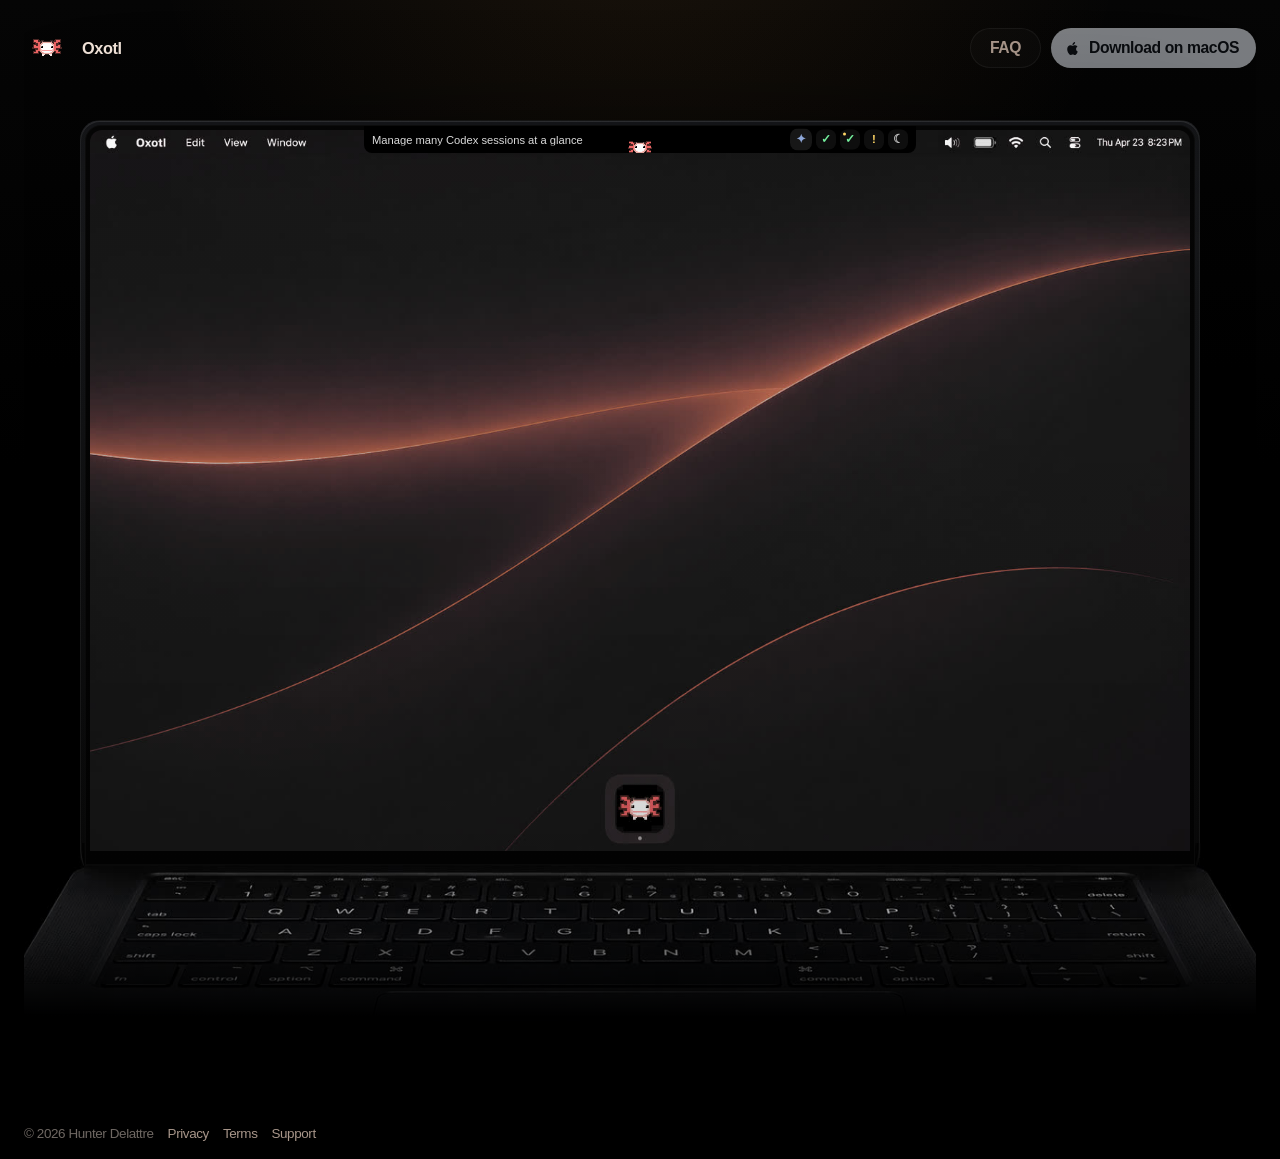
==== commit 2214f15f: "Add Oxotl website" ====
--- a/index.html
+++ b/index.html
@@ -8,7 +8,7 @@
       name="description"
       content="Oxotl is a native macOS companion for keeping Codex sessions visible, organized, and easy to return to."
     />
-    <link rel="icon" href="assets/oxotl_256.png" type="image/png" />
+    <link rel="icon" href="/favicon-96.png" type="image/png" sizes="96x96" />
     <script>
       document.documentElement.classList.add("js");
     </script>
@@ -18,19 +18,20 @@
   <body data-page="home">
     <header class="site-header">
       <a class="brand" href="./" aria-label="Oxotl home">
-        <img class="brand-mark" src="assets/oxotl_256.png" alt="" />
+        <img class="brand-mark" src="assets/oxotl_transparent.png" alt="" />
         <span data-app-name>Oxotl</span>
       </a>
       <nav class="nav" aria-label="Primary">
-        <a class="download-button download-button-nav" href="download/" data-download-page-link>
+        <a href="faq.html">FAQ</a>
+        <a class="download-button download-button-nav" href="/download" data-download-page-link>
           <span class="download-button-icon" aria-hidden="true">
             <svg viewBox="0 0 814 1000" focusable="false" aria-hidden="true">
               <path d="M788.1 340.9c-5.8 4.5-108.2 62.2-108.2 190.5 0 148.4 130.3 200.9 134.2 202.2-.6 3.2-20.7 71.9-68.7 141.9-42.8 61.6-87.5 123.1-155.5 123.1s-85.5-39.5-164-39.5c-76.5 0-103.7 40.8-165.9 40.8s-105.6-57-155.5-127C46.7 790.7 0 663 0 541.8c0-194.4 126.4-297.5 250.8-297.5 66.1 0 121.2 43.4 162.7 43.4 39.5 0 101.1-46 176.3-46 28.5 0 130.9 2.6 198.3 99.2zm-234-181.5c31.1-36.9 53.1-88.1 53.1-139.3 0-7.1-.6-14.3-1.9-20.1-50.6 1.9-110.8 33.7-147.1 75.8-28.5 32.4-55.1 83.6-55.1 135.5 0 7.8 1.3 15.6 1.9 18.1 3.2.6 8.4 1.3 13.6 1.3 45.4 0 102.5-30.4 135.5-71.3z" fill="currentColor"></path>
             </svg>
           </span>
-          <span class="download-button-label" data-download-label>Download</span>
+          <span class="download-button-label" data-download-label>Download for Mac</span>
         </a>
-        <a data-buy-link href="#" aria-disabled="true">Buy</a>
+        <a class="is-collapsed" data-buy-link href="https://oxotl.lemonsqueezy.com/checkout/buy/f93dcbed-470e-454d-8453-1ba3fbc883f4" target="_blank" rel="noopener noreferrer">Buy</a>
       </nav>
     </header>
 
@@ -63,7 +64,7 @@
                   <a class="thumbnail-button status-finished" href="#create" data-session-id="create" aria-label="create: Finished" aria-pressed="false">✓</a>
                   <a class="thumbnail-button status-finished has-dirty" href="#run" data-session-id="run" aria-label="run: Finished" aria-pressed="false">✓</a>
                   <a class="thumbnail-button status-waiting" href="#merge" data-session-id="merge" aria-label="merge: Needs input" aria-pressed="false">!</a>
-                  <a class="thumbnail-button status-idle" href="#buy" data-session-id="buy" aria-label="buy: Idle" aria-pressed="false">☾</a>
+                  <a class="thumbnail-button status-idle" href="#buy" data-session-id="buy" aria-label="try: Idle" aria-pressed="false">☾</a>
                 </span>
               </span>
             </div>
@@ -92,12 +93,12 @@
                     <span class="chip-name">Merge</span>
                     <span class="chip-time">2h</span>
                   </a>
-                  <a class="session-chip" href="#buy" data-session-id="buy" aria-controls="session-preview-panel" aria-label="Show Buy once." aria-pressed="false">
+                  <a class="session-chip" href="#buy" data-session-id="buy" aria-controls="session-preview-panel" aria-label="Show Try for free, buy once." aria-pressed="false">
                     <span class="chip-status status-idle"></span>
-                    <span class="chip-name">Buy</span>
+                    <span class="chip-name">Try</span>
                     <span class="chip-time">19h</span>
                   </a>
-                  <a class="chip-add" href="#" data-buy-link aria-disabled="true" aria-label="Buy Oxotl">+</a>
+                  <a class="chip-add" href="https://oxotl.lemonsqueezy.com/checkout/buy/f93dcbed-470e-454d-8453-1ba3fbc883f4" data-buy-link target="_blank" rel="noopener noreferrer" aria-label="Buy Oxotl">+</a>
                 </div>
 
                 <section class="activity-card session-detail" data-session-detail="create" data-session-activity="Create sessions in Oxotl">
@@ -227,9 +228,9 @@
                   </div>
                 </section>
 
-                <section class="activity-card session-detail" data-session-detail="buy" data-session-activity="Buy once">
-                  <div class="activity-header">
-                    <div class="activity-title">Buy once</div>
+                <section class="activity-card session-detail" data-session-detail="buy" data-session-activity="Try for free, buy once">
+                  <div class="activity-header">
+                    <div class="activity-title">Try for free, buy once</div>
                     <div class="activity-tools">
                       <span class="model-pill">gpt-5.5</span>
                       <span class="token-pill">12K/258K tok</span>
@@ -238,11 +239,16 @@
                   </div>
                   <div class="activity-body">
                     <p class="activity-line">
-                      <span data-price-label>$10 early bird</span>. One-time purchase for Oxotl on Mac.
+                      Run up to 7 Codex sessions at once for free.
+                    </p>
+                    <p class="activity-line">
+                      Buy a <span data-price-label>$20</span> license for unlimited sessions.
+                      50% off through May 31 with code <strong>EARLYBIRD</strong>.
                     </p>
                     <p class="activity-line">
                       Questions or purchase help: <span data-support-email>support@oxotl.com</span>.
                     </p>
+                    <a class="panel-buy-button" data-buy-link href="https://oxotl.lemonsqueezy.com/checkout/buy/f93dcbed-470e-454d-8453-1ba3fbc883f4" target="_blank" rel="noopener noreferrer">Buy</a>
                   </div>
                 </section>
 
@@ -269,7 +275,6 @@
                 <div class="composer-card">
                   <div class="composer-input" aria-hidden="true">Message Codex</div>
                   <button class="composer-submit" type="button" aria-label="Send message">↑</button>
-                  <a class="composer-buy" data-buy-link href="#" aria-disabled="true">Buy</a>
                 </div>
               </div>
             </article>
--- a/style.css
+++ b/style.css
@@ -138,6 +138,10 @@
   text-decoration: none;
 }
 
+.nav a.is-collapsed {
+  display: none;
+}
+
 .download-button {
   gap: 10px;
   white-space: nowrap;
@@ -161,21 +165,24 @@
   line-height: 1;
 }
 
-.download-button-nav {
+.nav a.download-button-nav {
   padding-left: 14px;
   padding-right: 16px;
-  background: rgba(224, 231, 243, 0.82);
+  background: #eef3fb;
   border-color: rgba(255, 255, 255, 0.06);
   color: #0f141b;
   box-shadow: 0 1px 0 rgba(255, 255, 255, 0.12) inset;
-  transition: border-color 140ms ease, color 140ms ease, box-shadow 140ms ease;
+  transition: background 140ms ease, border-color 140ms ease, box-shadow 140ms ease, transform 140ms ease;
 }
 
 .nav a.download-button-nav:hover {
-  color: var(--text);
+  color: #0f141b;
+  background: #f8fbff;
   border-color: rgba(210, 140, 59, 0.32);
+  transform: translateY(-1px);
   box-shadow:
-    0 0 0 1px rgba(210, 140, 59, 0.12),
+    0 0 0 1px rgba(210, 140, 59, 0.16),
+    0 8px 22px rgba(0, 0, 0, 0.14),
     0 1px 0 rgba(255, 255, 255, 0.12) inset;
 }
 
@@ -184,11 +191,11 @@
   padding: 0 22px;
   gap: 12px;
   border-radius: 18px;
-  background: rgba(224, 231, 243, 0.82);
+  background: #eef3fb;
   border-color: rgba(255, 255, 255, 0.06);
   color: #0f141b;
   box-shadow: 0 1px 0 rgba(255, 255, 255, 0.12) inset;
-  transition: border-color 140ms ease, color 140ms ease, box-shadow 140ms ease;
+  transition: background 140ms ease, border-color 140ms ease, box-shadow 140ms ease, transform 140ms ease;
 }
 
 .download-button-primary .download-button-icon svg {
@@ -202,10 +209,13 @@
 }
 
 .button.download-button-primary:hover {
-  color: var(--text);
+  color: #0f141b;
+  background: #f8fbff;
   border-color: rgba(210, 140, 59, 0.32);
+  transform: translateY(-1px);
   box-shadow:
-    0 0 0 1px rgba(210, 140, 59, 0.12),
+    0 0 0 1px rgba(210, 140, 59, 0.16),
+    0 8px 22px rgba(0, 0, 0, 0.14),
     0 1px 0 rgba(255, 255, 255, 0.12) inset;
 }
 
@@ -474,9 +484,9 @@
   display: flex;
   align-items: baseline;
   gap: 6px;
-  color: rgba(255, 255, 255, 0.9);
+  color: rgba(255, 255, 255, 0.86);
   font-size: 0.7rem;
-  font-weight: 560;
+  font-weight: 500;
   letter-spacing: 0;
   white-space: nowrap;
 }
@@ -516,7 +526,7 @@
   justify-content: center;
   color: var(--dim);
   font-size: 0.72rem;
-  font-weight: 760;
+  font-weight: 620;
   line-height: 1;
   text-decoration: none;
   overflow: visible;
@@ -759,9 +769,9 @@
   min-width: 0;
   overflow: hidden;
   font-size: 0.62rem;
-  font-weight: 540;
-  letter-spacing: 0;
-  line-height: 1.1;
+  font-weight: 500;
+  letter-spacing: 0.01em;
+  line-height: 1.16;
   text-overflow: ellipsis;
   white-space: nowrap;
 }
@@ -770,8 +780,8 @@
   color: var(--dim);
   display: inline-block;
   font-size: 0.5rem;
-  font-weight: 500;
-  line-height: 1.06;
+  font-weight: 450;
+  line-height: 1.12;
   font-variant-numeric: tabular-nums;
   white-space: nowrap;
 }
@@ -845,10 +855,10 @@
   flex: 1 1 auto;
   min-width: 0;
   overflow: hidden;
-  color: rgba(241, 227, 216, 0.78);
+  color: rgba(241, 227, 216, 0.76);
   font-size: 0.69rem;
-  font-weight: 540;
-  line-height: 1.25;
+  font-weight: 500;
+  line-height: 1.3;
   text-overflow: ellipsis;
   white-space: nowrap;
 }
@@ -878,7 +888,7 @@
   justify-content: center;
   flex: 0 0 auto;
   font-size: 0.64rem;
-  font-weight: 620;
+  font-weight: 560;
   line-height: 1;
 }
 
@@ -932,7 +942,7 @@
   align-items: center;
   justify-content: center;
   font-size: 0.5rem;
-  font-weight: 560;
+  font-weight: 500;
   white-space: nowrap;
 }
 
@@ -951,6 +961,7 @@
 }
 
 .activity-body {
+  position: relative;
   min-width: 0;
   display: grid;
   align-content: start;
@@ -971,10 +982,35 @@
   max-width: 100%;
   color: var(--muted);
   font-size: 0.69rem;
-  font-weight: 430;
+  font-weight: 400;
   line-height: 1.45;
   overflow-wrap: break-word;
   word-break: normal;
+}
+
+.panel-buy-button {
+  position: absolute;
+  right: 0;
+  bottom: 0;
+  min-height: 22px;
+  padding: 0 11px;
+  border: 1px solid rgba(210, 140, 59, 0.32);
+  border-radius: 999px;
+  background: rgba(210, 140, 59, 0.16);
+  color: var(--accent-light);
+  display: inline-flex;
+  align-items: center;
+  justify-content: center;
+  font-size: 0.64rem;
+  font-weight: 560;
+  line-height: 1;
+  text-decoration: none;
+}
+
+.panel-buy-button:hover {
+  border-color: rgba(210, 140, 59, 0.46);
+  background: rgba(210, 140, 59, 0.22);
+  color: var(--accent-light);
 }
 
 .fake-diff[hidden] {
@@ -1042,13 +1078,12 @@
   width: 100%;
   color: var(--dim);
   font-size: 0.68rem;
-  font-weight: 520;
-  line-height: 1.1;
+  font-weight: 460;
+  line-height: 1.18;
   white-space: nowrap;
 }
 
-.composer-submit,
-.composer-buy {
+.composer-submit {
   appearance: none;
   height: 20px;
   padding: 0;
@@ -1062,7 +1097,7 @@
   justify-content: center;
   flex: 0 0 auto;
   font-size: 0.72rem;
-  font-weight: 620;
+  font-weight: 560;
   line-height: 1;
   text-decoration: none;
 }
@@ -1071,32 +1106,10 @@
   width: 20px;
 }
 
-.composer-buy {
-  display: none;
-  min-width: 48px;
-  padding: 0 12px;
+.composer-submit:hover {
   border-color: rgba(210, 140, 59, 0.32);
   background: rgba(210, 140, 59, 0.16);
   color: var(--accent-light);
-  font-size: 0.66rem;
-  font-weight: 650;
-}
-
-.composer-submit:hover,
-.composer-buy:hover {
-  border-color: rgba(210, 140, 59, 0.32);
-  background: rgba(210, 140, 59, 0.16);
-  color: var(--accent-light);
-}
-
-.island-demo.is-buy-session .composer-submit,
-html:not(.js):has(#buy:target) .island-demo .composer-submit {
-  display: none;
-}
-
-.island-demo.is-buy-session .composer-buy,
-html:not(.js):has(#buy:target) .island-demo .composer-buy {
-  display: inline-flex;
 }
 
 .footer {
@@ -1220,7 +1233,7 @@
 
 .button.primary.download-button-primary {
   border-color: rgba(255, 255, 255, 0.06);
-  background: rgba(224, 231, 243, 0.82);
+  background: #eef3fb;
   color: #0f141b;
 }
 
